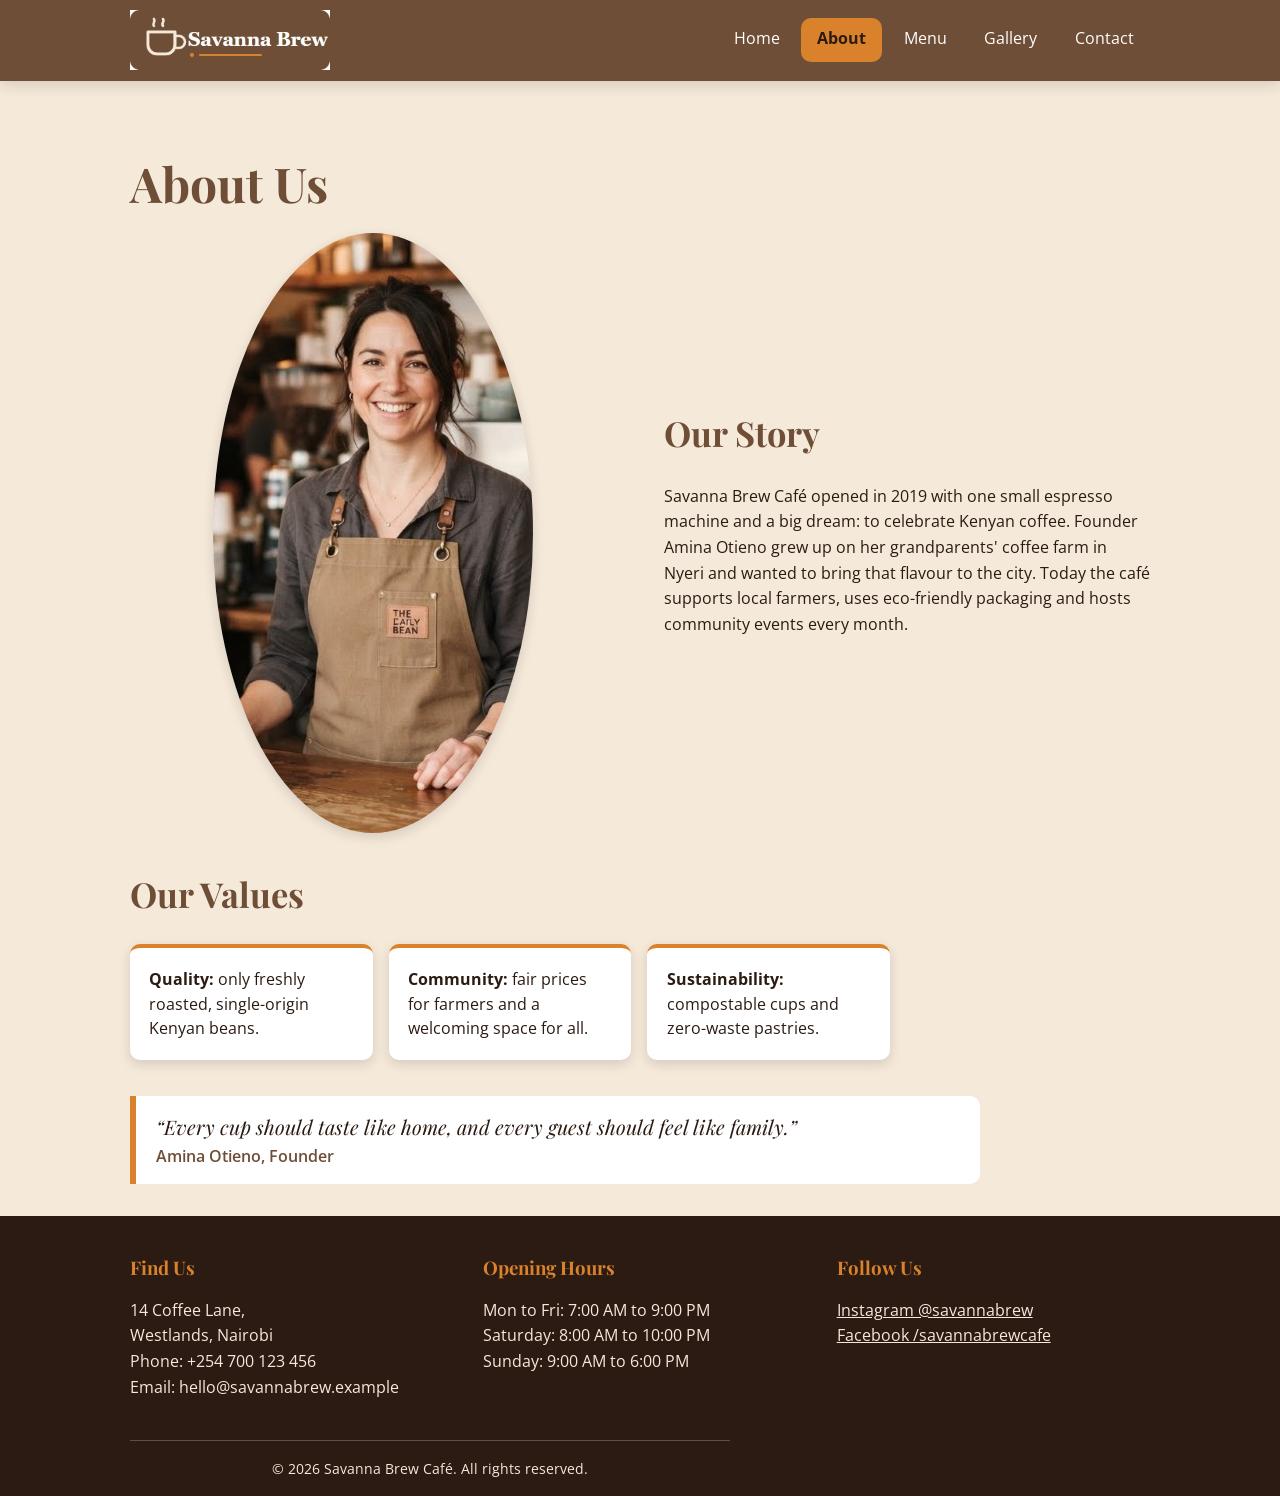
==== about.html @ 01d1c2fc "second commit" ====
<!DOCTYPE html>
<html lang="en">
<head>
  <meta charset="UTF-8">
  <meta name="viewport" content="width=device-width, initial-scale=1.0">
  <meta name="description" content="Savanna Brew Café - Kenyan coffee and fresh pastries in Westlands, Nairobi.">
  <title>About Us | Savanna Brew Café</title>
  <link rel="preconnect" href="https://fonts.googleapis.com">
  <link rel="preconnect" href="https://fonts.gstatic.com" crossorigin>
  <link href="https://fonts.googleapis.com/css2?family=Open+Sans:wght@400;600;700&family=Playfair+Display:wght@600;700&display=swap" rel="stylesheet">
  <link rel="stylesheet" href="css/style.css">
</head>
<body>

  <header class="site-header">
    <div class="container header-inner">
      <a class="logo" href="index.html">
        <img src="images/logo.png" alt="Savanna Brew Café logo" width="200" height="60">
      </a>
      <nav aria-label="Main navigation">
        <ul class="nav-list">
          <li><a href="index.html">Home</a></li>
          <li><a href="about.html" class="active" aria-current="page">About</a></li>
          <li><a href="menu.html">Menu</a></li>
          <li><a href="gallery.html">Gallery</a></li>
          <li><a href="contact.html">Contact</a></li>
        </ul>
      </nav>
    </div>
  </header>

  <main>
    <section class="section container about-intro">
      <h1>About Us</h1>
      <div class="two-col">
        <img class="owner-photo" src="images/about-owner.jpg" alt="Amina Otieno, the café owner, smiling behind the counter" width="600" height="600">
        <article>
          <h2>Our Story</h2>
          <p>Savanna Brew Café opened in 2019 with one small espresso machine and a big dream: to celebrate Kenyan coffee. Founder Amina Otieno grew up on her grandparents' coffee farm in Nyeri and wanted to bring that flavour to the city. Today the café supports local farmers, uses eco-friendly packaging and hosts community events every month.</p>
        </article>
      </div>
    </section>

    <section class="section container about-values">
      <h2>Our Values</h2>
      <ul class="values-list">
        <li><strong>Quality:</strong> only freshly roasted, single-origin Kenyan beans.</li>
        <li><strong>Community:</strong> fair prices for farmers and a welcoming space for all.</li>
        <li><strong>Sustainability:</strong> compostable cups and zero-waste pastries.</li>
      </ul>
    </section>

    <section class="section container owner-quote">
      <blockquote>
        &ldquo;Every cup should taste like home, and every guest should feel like family.&rdquo;
        <cite>Amina Otieno, Founder</cite>
      </blockquote>
    </section>
  </main>

  <footer class="site-footer">
    <div class="container">
      <div class="footer-cols">
        <section>
          <h3>Find Us</h3>
          <p>14 Coffee Lane,<br>Westlands, Nairobi<br>Phone: +254 700 123 456<br>Email: hello@savannabrew.example</p>
        </section>
        <section>
          <h3>Opening Hours</h3>
          <p>Mon to Fri: 7:00 AM to 9:00 PM<br>Saturday: 8:00 AM to 10:00 PM<br>Sunday: 9:00 AM to 6:00 PM</p>
        </section>
        <section>
          <h3>Follow Us</h3>
          <ul class="social-list">
            <li><a href="https://www.instagram.com/" target="_blank" rel="noopener noreferrer">Instagram @savannabrew</a></li>
            <li><a href="https://www.facebook.com/" target="_blank" rel="noopener noreferrer">Facebook /savannabrewcafe</a></li>
          </ul>
        </section>
      </div>
      <p class="copyright">&copy; 2026 Savanna Brew Café. All rights reserved.</p>
    </div>
  </footer>

</body>
</html>
---- css/style.css ----
/* =========================================================
   Savanna Brew Café - style.css
   Sections:
   1. Variables   2. Base   3. Layout helpers   4. Header & nav
   5. Buttons     6. Home   7. About            8. Menu tables
   9. Gallery    10. Contact form   11. Footer  12. Animation
   13. Responsive (768px and below)
   ========================================================= */

/* ---------- 1. VARIABLES (brand palette & fonts) ---------- */
:root {
  --primary: #6F4E37;     /* coffee brown */
  --secondary: #F5E9DA;   /* cream */
  --accent: #D9822B;      /* savanna orange */
  --dark: #2B1B12;        /* dark text */
  --white: #FFFFFF;
  --font-heading: "Playfair Display", Georgia, serif;
  --font-body: "Open Sans", Arial, sans-serif;
  --radius: 10px;
  --shadow: 0 4px 12px rgba(43, 27, 18, 0.15);
  --shadow-lg: 0 12px 24px rgba(43, 27, 18, 0.25);
}

/* ---------- 2. BASE ---------- */
*, *::before, *::after { box-sizing: border-box; }

body {
  margin: 0;
  font-family: var(--font-body);
  font-size: 1rem;            /* 16px */
  line-height: 1.6;
  color: var(--dark);
  background-color: var(--secondary);
}

img { max-width: 100%; display: block; }

h1, h2, h3 {
  font-family: var(--font-heading);
  color: var(--primary);
  line-height: 1.25;
}

a { color: var(--primary); transition: color 0.3s; }
a:hover, a:focus { color: var(--accent); text-decoration: underline; }
a:focus-visible { outline: 3px solid var(--accent); outline-offset: 3px; }

/* ---------- 3. LAYOUT HELPERS ---------- */
.container {
  width: min(1100px, 100%);
  margin-inline: auto;
  padding-inline: clamp(1rem, 4vw, 2.5rem);
}
.section { padding-block: clamp(2.25rem, 6vw, 4.5rem); }

/* ---------- 4. HEADER & NAVIGATION (Flexbox) ---------- */
.site-header { background-color: var(--primary); }

.header-inner {
  display: flex;
  justify-content: space-between;
  align-items: center;
  padding-block: 0.65rem;
  gap: clamp(0.75rem, 3vw, 2rem);
}

.logo img { width: 200px; height: 60px; object-fit: contain; }

.nav-list {
  display: flex;
  flex-wrap: wrap;
  gap: 0.5rem;
  list-style: none;
  margin: 0;
  padding: 0;
}

.nav-list a {
  display: block;
  padding: 0.5rem 1rem;
  color: var(--white);
  text-decoration: none;
  border-radius: var(--radius);
  transition: background-color 0.3s, color 0.3s;
}

.nav-list a:hover,
.nav-list a:focus {
  background-color: rgba(255, 255, 255, 0.2);
  color: var(--white);
}

/* current page highlight */
.nav-list a.active {
  background-color: var(--accent);
  color: var(--dark);
  font-weight: 700;
}

/* ---------- 5. BUTTONS ---------- */
.btn {
  display: inline-block;
  padding: 0.8rem 1.6rem;
  background-color: var(--accent);
  color: var(--dark);
  font-family: var(--font-body);
  font-size: 1rem;
  font-weight: 700;
  text-decoration: none;
  border: none;
  border-radius: var(--radius);
  cursor: pointer;
  transition: background-color 0.3s ease, color 0.3s ease, transform 0.3s ease, box-shadow 0.3s ease;
}

.btn:hover, .btn:focus {
  background-color: var(--primary);
  color: var(--white);
  transform: translateY(-2px);
  box-shadow: var(--shadow);
  text-decoration: none;
}

/* ---------- 6. HOME PAGE ---------- */
.hero {
  /* dark overlay + background image */
  background: linear-gradient(rgba(43, 27, 18, 0.35), rgba(43, 27, 18, 0.35)),
              url("../images/hero.jpg") center bottom / cover no-repeat;
  color: var(--white);
  text-align: center;
  padding: 6rem 1rem;
}

.hero h1 {
  color: var(--white);
  font-size: 3rem;
  margin: 0 0 0.5rem;
  animation: fadeIn 1.2s ease both;
}

.tagline {
  font-size: 1.25rem;
  margin-bottom: 1.5rem;
  animation: fadeIn 1.8s ease both;
}

/* three equal cards - Flexbox */
.cards {
  display: flex;
  gap: clamp(1rem, 3vw, 1.5rem);
}

.card {
  flex: 1;
  background-color: var(--white);
  border-radius: var(--radius);
  box-shadow: var(--shadow);
  overflow: hidden;
  transition: transform 0.3s ease, box-shadow 0.3s ease;
}

.card:hover { transform: translateY(-8px); box-shadow: var(--shadow-lg); }
.card img {
  width: 100%;
  height: 240px;
  object-fit: cover;
  background-color: var(--secondary);
}
.card-image-croissant {
  object-position: center 72%;
  filter: brightness(1.16) contrast(1.12) saturate(1.08);
}
.card-body { padding: 1rem 1.25rem 1.25rem; }
.card-body h3 { margin-top: 0; }
.card-price { font-weight: 700; color: var(--primary); margin-bottom: 0; }

.cta { background-color: var(--primary); color: var(--white); text-align: center; }
.cta h2 { color: var(--white); }

/* Keep the Home page sections visually connected. */
.section.home-welcome { padding-bottom: 1.25rem; }
.section.home-favourites { padding-top: 1.25rem; }

/* ---------- 7. ABOUT PAGE ---------- */
.two-col {
  display: grid;
  grid-template-columns: repeat(2, minmax(0, 1fr));
  gap: clamp(1.5rem, 5vw, 3rem);
  align-items: center;
}

.owner-photo {
  width: 100%;
  max-width: 320px;
  aspect-ratio: 1 / 1;
  object-fit: cover;
  border-radius: 50%;        /* rounded owner image */
  margin-inline: auto;
  box-shadow: var(--shadow);
}

.section.about-intro { padding-bottom: 1.25rem; }
.section.about-values { padding-top: 1.25rem; padding-bottom: 1.5rem; }

.values-list {
  display: grid;
  grid-template-columns: repeat(3, minmax(0, 1fr));
  gap: 1rem;
  list-style: none;
  margin: 0;
  padding: 0;
}

.values-list li {
  margin: 0;
  padding: 1.15rem 1.2rem;
  background-color: var(--white);
  border-top: 4px solid var(--accent);
  border-radius: var(--radius);
  box-shadow: var(--shadow);
  line-height: 1.55;
  transition: transform 0.3s ease, box-shadow 0.3s ease;
}

.values-list li:hover {
  transform: translateY(-4px);
  box-shadow: var(--shadow-lg);
}

blockquote {
  margin: 0;
  padding: 1rem 1.25rem;
  background-color: var(--white);
  border-left: 6px solid var(--accent);
  border-radius: 0 var(--radius) var(--radius) 0;
  font-family: var(--font-heading);
  font-size: 1.25rem;
  font-style: italic;
  line-height: 1.45;
}

.section.owner-quote { padding-top: 0.75rem; padding-bottom: 2rem; }

blockquote cite {
  display: block;
  margin-top: 0.25rem;
  font-family: var(--font-body);
  font-size: 1rem;
  font-style: normal;
  font-weight: 600;
  color: var(--primary);
}

/* ---------- 8. MENU TABLES ---------- */
.section.menu-intro { padding-bottom: 1rem; }
.section.menu-section { padding-block: 1.25rem; }

.table-wrapper { overflow-x: auto; }   /* scroll inside wrapper on small screens */

.menu-table {
  width: 100%;
  min-width: 480px;
  border-collapse: collapse;
  background-color: var(--white);
  box-shadow: var(--shadow);
}

.menu-table th,
.menu-table td {
  padding: 0.8rem 1rem;
  text-align: left;
  border-bottom: 1px solid rgba(111, 78, 55, 0.2);
}

.menu-table thead th { background-color: var(--primary); color: var(--white); }

/* zebra stripes + hover highlight */
.menu-table tbody tr:nth-child(even) { background-color: var(--secondary); }
.menu-table tbody tr { transition: background-color 0.25s ease; }
.menu-table tbody tr:hover { background-color: #EBD2B2; }

/* right-aligned price column */
.menu-table .price { text-align: right; }

/* ---------- 9. GALLERY (CSS Grid) ---------- */
.gallery-grid {
  display: grid;
  grid-template-columns: repeat(4, minmax(0, 1fr));
  gap: clamp(0.75rem, 2vw, 1rem);
  margin-top: 1.5rem;
}

.gallery-grid figure {
  margin: 0;
  overflow: hidden;
  background-color: var(--white);
  border-radius: var(--radius);
  box-shadow: var(--shadow);
}

.gallery-grid img {
  width: 100%;
  aspect-ratio: 4 / 3;
  object-fit: cover;                       /* no distortion */
  transition: transform 0.4s ease;
}

.gallery-grid figure:hover img { transform: scale(1.1); }

.gallery-grid figcaption {
  padding: 0.6rem 0.75rem;
  font-size: 0.95rem;
  text-align: center;
  background-color: var(--white);
  position: relative;
}

/* ---------- 10. CONTACT PAGE & FORM ---------- */
/* Form comes first in the HTML, so it also appears first on mobile */
.contact-layout {
  display: grid;
  grid-template-columns: minmax(0, 1.3fr) minmax(0, 1fr);
  gap: clamp(1.5rem, 5vw, 3rem);
  align-items: start;
}

.form-group { margin-bottom: 1.1rem; }

label { display: block; margin-bottom: 0.3rem; font-weight: 600; }

input, select, textarea {
  width: 100%;
  padding: 0.7rem;
  font-family: var(--font-body);
  font-size: 1rem;
  color: var(--dark);
  background-color: var(--white);
  border: 2px solid #CBB59C;
  border-radius: 8px;
  transition: border-color 0.3s, box-shadow 0.3s;
}

input:focus, select:focus, textarea:focus {
  outline: 3px solid var(--accent);        /* visible accent focus outline */
  outline-offset: 1px;
  border-color: var(--accent);
}

fieldset {
  margin: 0 0 1.1rem;
  padding: 0.8rem 1rem;
  border: 2px solid #CBB59C;
  border-radius: 8px;
}

legend { padding: 0 0.5rem; font-weight: 700; color: var(--primary); }

.radio-group label {
  display: inline-flex;
  align-items: center;
  gap: 0.4rem;
  margin: 0 1rem 0 0;
  font-weight: 400;
}

.radio-group input { width: auto; }

.contact-list { list-style: none; padding: 0; margin: 0 0 1.5rem; }
.contact-list li { margin-bottom: 0.5rem; }

/* ---------- 11. FOOTER ---------- */
.site-footer {
  background-color: var(--dark);
  color: var(--secondary);
  padding: 2.5rem 0 1rem;
}

.footer-cols {
  display: grid;
  grid-template-columns: repeat(3, minmax(0, 1fr));
  gap: clamp(1.25rem, 4vw, 2.5rem);
}
.site-footer h3 { margin-top: 0; color: var(--accent); }
.site-footer a { color: var(--secondary); }
.site-footer a:hover, .site-footer a:focus { color: var(--accent); }
.social-list { list-style: none; padding: 0; margin: 0; }

.copyright {
  margin: 1.5rem 0 0;
  padding-top: 1rem;
  text-align: center;
  font-size: 0.9rem;
  border-top: 1px solid rgba(245, 233, 218, 0.25);
}

/* ---------- 12. ANIMATION (bonus) ---------- */
@keyframes fadeIn {
  from { opacity: 0; transform: translateY(15px); }
  to   { opacity: 1; transform: translateY(0); }
}

/* ---------- 13. RESPONSIVE ---------- */
/* Tablet: gallery goes to 2 columns */
/* Compact layouts: keep controls easy to reach and content readable. */
@media (max-width: 992px) {
  .gallery-grid { grid-template-columns: repeat(2, minmax(0, 1fr)); }
}

@media (max-width: 768px) {
  .header-inner { flex-direction: column; }
  nav { width: 100%; }
  .nav-list { justify-content: center; gap: 0.2rem; }
  .two-col,
  .contact-layout { grid-template-columns: 1fr; }
  .footer-cols { grid-template-columns: repeat(2, minmax(0, 1fr)); }
}

/* ---------- Responsive polish ---------- */
html { scroll-behavior: smooth; }

body { overflow-x: hidden; }

.site-header {
  position: sticky;
  top: 0;
  z-index: 10;
  box-shadow: 0 3px 14px rgba(43, 27, 18, 0.16);
}

.header-inner { min-height: 76px; }
.nav-list { gap: 0.35rem; }
.nav-list a { white-space: nowrap; }

.hero {
  min-height: clamp(380px, 58vw, 620px);
  display: grid;
  place-items: center;
  padding: clamp(4rem, 10vw, 8rem) 1rem;
}

.hero-content {
  width: min(760px, 100%);
  padding: clamp(1.5rem, 5vw, 3rem);
  border: 1px solid rgba(255, 255, 255, 0.24);
  border-radius: 18px;
  background: rgba(43, 27, 18, 0.22);
  backdrop-filter: blur(3px);
}

.hero h1 { font-size: clamp(2.25rem, 6vw, 4.25rem); }
.tagline { font-size: clamp(1.05rem, 2.3vw, 1.4rem); }

.section { padding-block: clamp(2.25rem, 6vw, 4.5rem); }
.section h2 { margin-top: 0; }

.cards { align-items: stretch; }
.card { min-width: 0; }
.card:hover { transform: translateY(-8px); }
.card:focus-within { box-shadow: var(--shadow-lg); }

.cta { padding-block: clamp(2.5rem, 6vw, 4rem); }
.cta p { margin: 0 auto 1.5rem; max-width: 620px; }

.two-col { align-items: center; }
.owner-photo { width: min(100%, 380px); }

.contact-layout { gap: clamp(1.5rem, 4vw, 3rem); }

.gallery-grid figure { transition: box-shadow 0.3s ease, transform 0.3s ease; }
.gallery-grid figure:hover { box-shadow: var(--shadow-lg); }

@media (prefers-reduced-motion: reduce) {
  html { scroll-behavior: auto; }
  *, *::before, *::after {
    animation-duration: 0.01ms !important;
    animation-iteration-count: 1 !important;
    scroll-behavior: auto !important;
    transition-duration: 0.01ms !important;
  }
}

@media (max-width: 768px) {
  .site-header { position: static; }
  .header-inner { align-items: center; }
  .nav-list {
    flex-direction: column;
    flex-wrap: nowrap;
    align-items: center;
    justify-content: center;
    gap: 0.25rem;
  }
  .nav-list a { padding: 0.45rem 0.65rem; }
  .cards { flex-direction: column; }
  .card img { height: clamp(220px, 55vw, 300px); }
  .two-col { align-items: stretch; }
  .values-list { grid-template-columns: 1fr; }
  .section.menu-section { padding-block: 1rem; }
  .owner-photo { max-width: 320px; }
  .footer-cols { gap: 1.25rem; }
}

@media (max-width: 576px) {
  .gallery-grid { grid-template-columns: 1fr; }
  .container { padding-inline: 1rem; }
  .header-inner { padding-block: 0.6rem 0.85rem; }
  .logo img { width: auto; height: 42px; }
  .nav-list { gap: 0.1rem; }
  .nav-list a { padding: 0.4rem 0.45rem; font-size: 0.9rem; }
  .hero { min-height: 390px; }
  .hero-content { padding: 1.4rem 1rem; }
  .section { padding-block: 2.25rem; }
  .footer-cols { grid-template-columns: 1fr; gap: 0.75rem; }
}

/* ---------- Site-wide responsive finishing touches ---------- */
:root { color-scheme: light; }

h1 {
  font-size: clamp(2rem, 4vw, 3rem);
  margin: 0 0 1.25rem;
}

h2 { font-size: clamp(1.55rem, 3vw, 2.15rem); }
p { max-width: 75ch; }

main { min-height: 50vh; }

.nav-list a:focus-visible,
.btn:focus-visible,
.site-footer a:focus-visible {
  outline: 3px solid var(--accent);
  outline-offset: 3px;
}

.table-wrapper {
  max-width: 100%;
  overscroll-behavior-x: contain;
  scrollbar-width: thin;
  scrollbar-color: var(--primary) var(--secondary);
}

.menu-table { table-layout: auto; }
.menu-table th, .menu-table td { overflow-wrap: anywhere; }

input, select, textarea, button { max-width: 100%; }
textarea { resize: vertical; }

button,
.btn,
.nav-list a { min-height: 44px; }

.radio-group {
  display: flex;
  flex-wrap: wrap;
  gap: 0.5rem 1rem;
}

.radio-group label { margin-right: 0; }

.values-list { max-width: 760px; }
blockquote { max-width: 850px; }

.site-footer { overflow-wrap: anywhere; }

@media (max-width: 768px) {
  .contact-layout > * { min-width: 0; }
}

@media (max-width: 576px) {
  .footer-cols { grid-template-columns: 1fr; }
  .menu-table { min-width: 480px; }
  .hero-content { backdrop-filter: none; }
  .btn { min-height: 46px; }
}
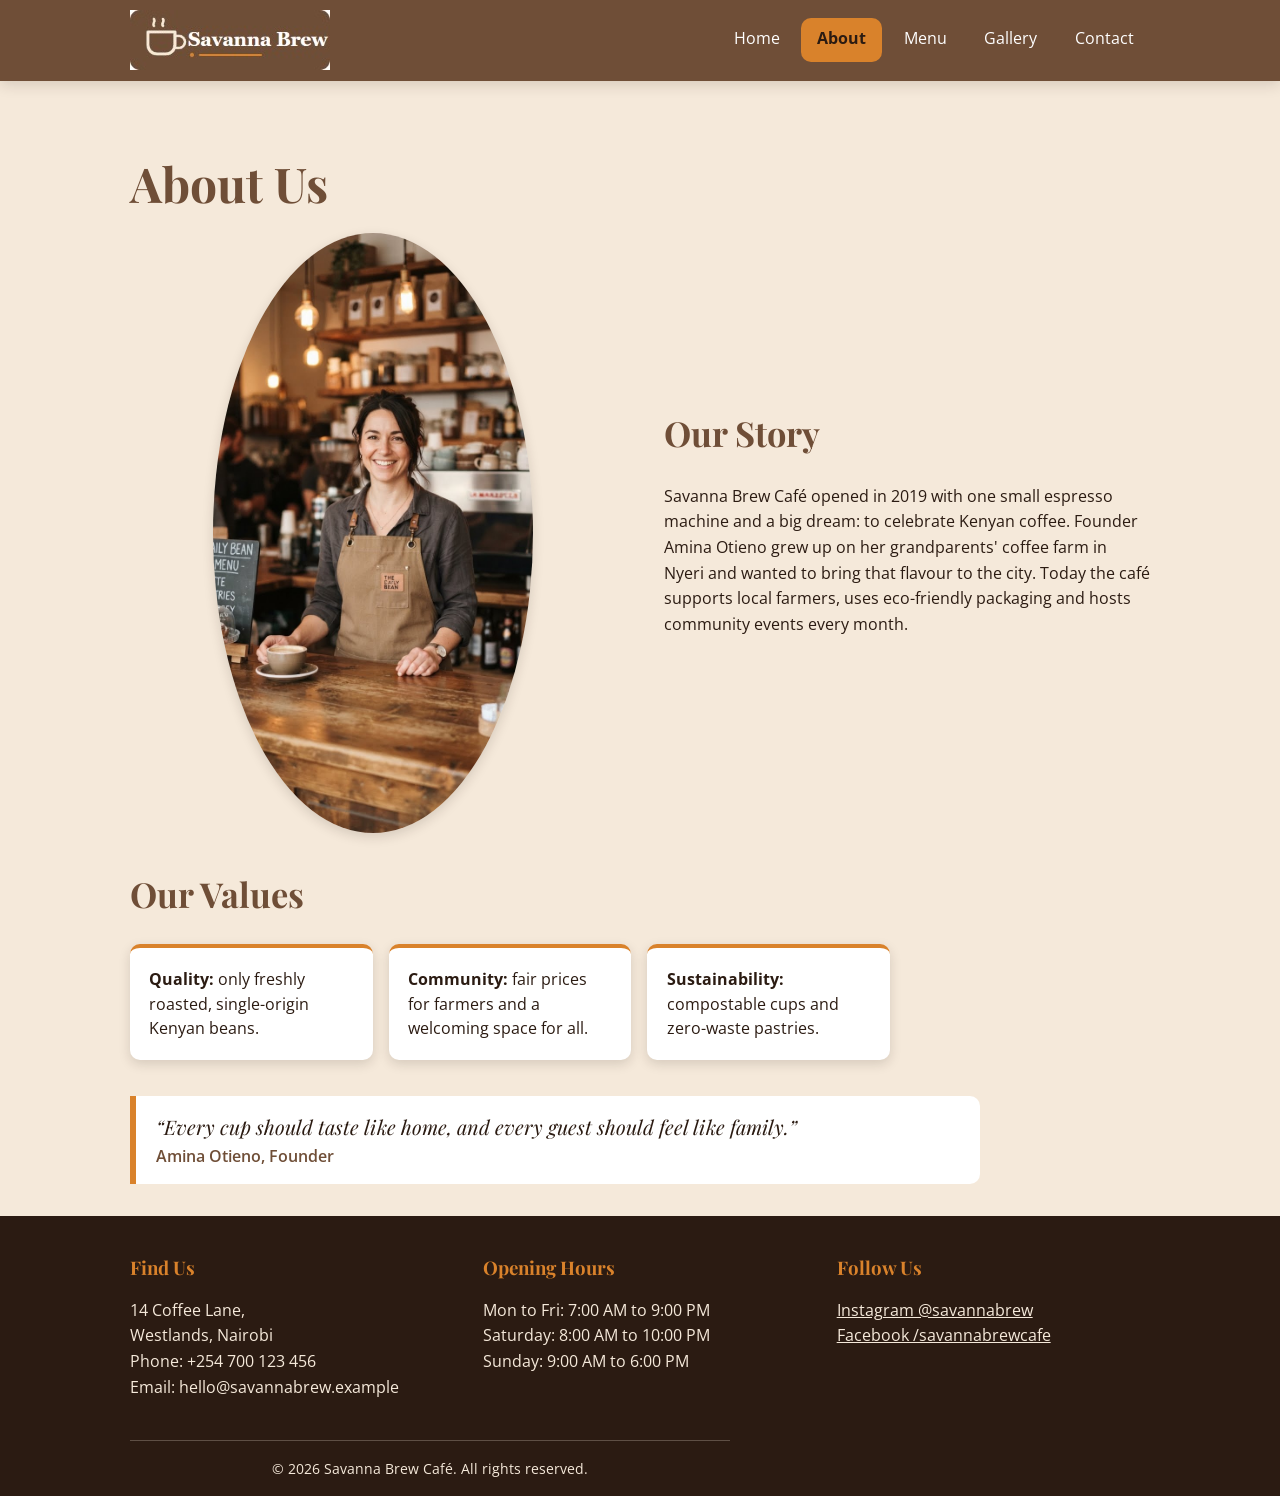
==== commit 12e63d0f: "fifth commit" ====
--- a/about.html
+++ b/about.html
@@ -9,6 +9,7 @@
   <link rel="preconnect" href="https://fonts.gstatic.com" crossorigin>
   <link href="https://fonts.googleapis.com/css2?family=Open+Sans:wght@400;600;700&family=Playfair+Display:wght@600;700&display=swap" rel="stylesheet">
   <link rel="stylesheet" href="css/style.css">
+  <link rel="icon" type="image/png" href="images/logo.png">
 </head>
 <body>
 
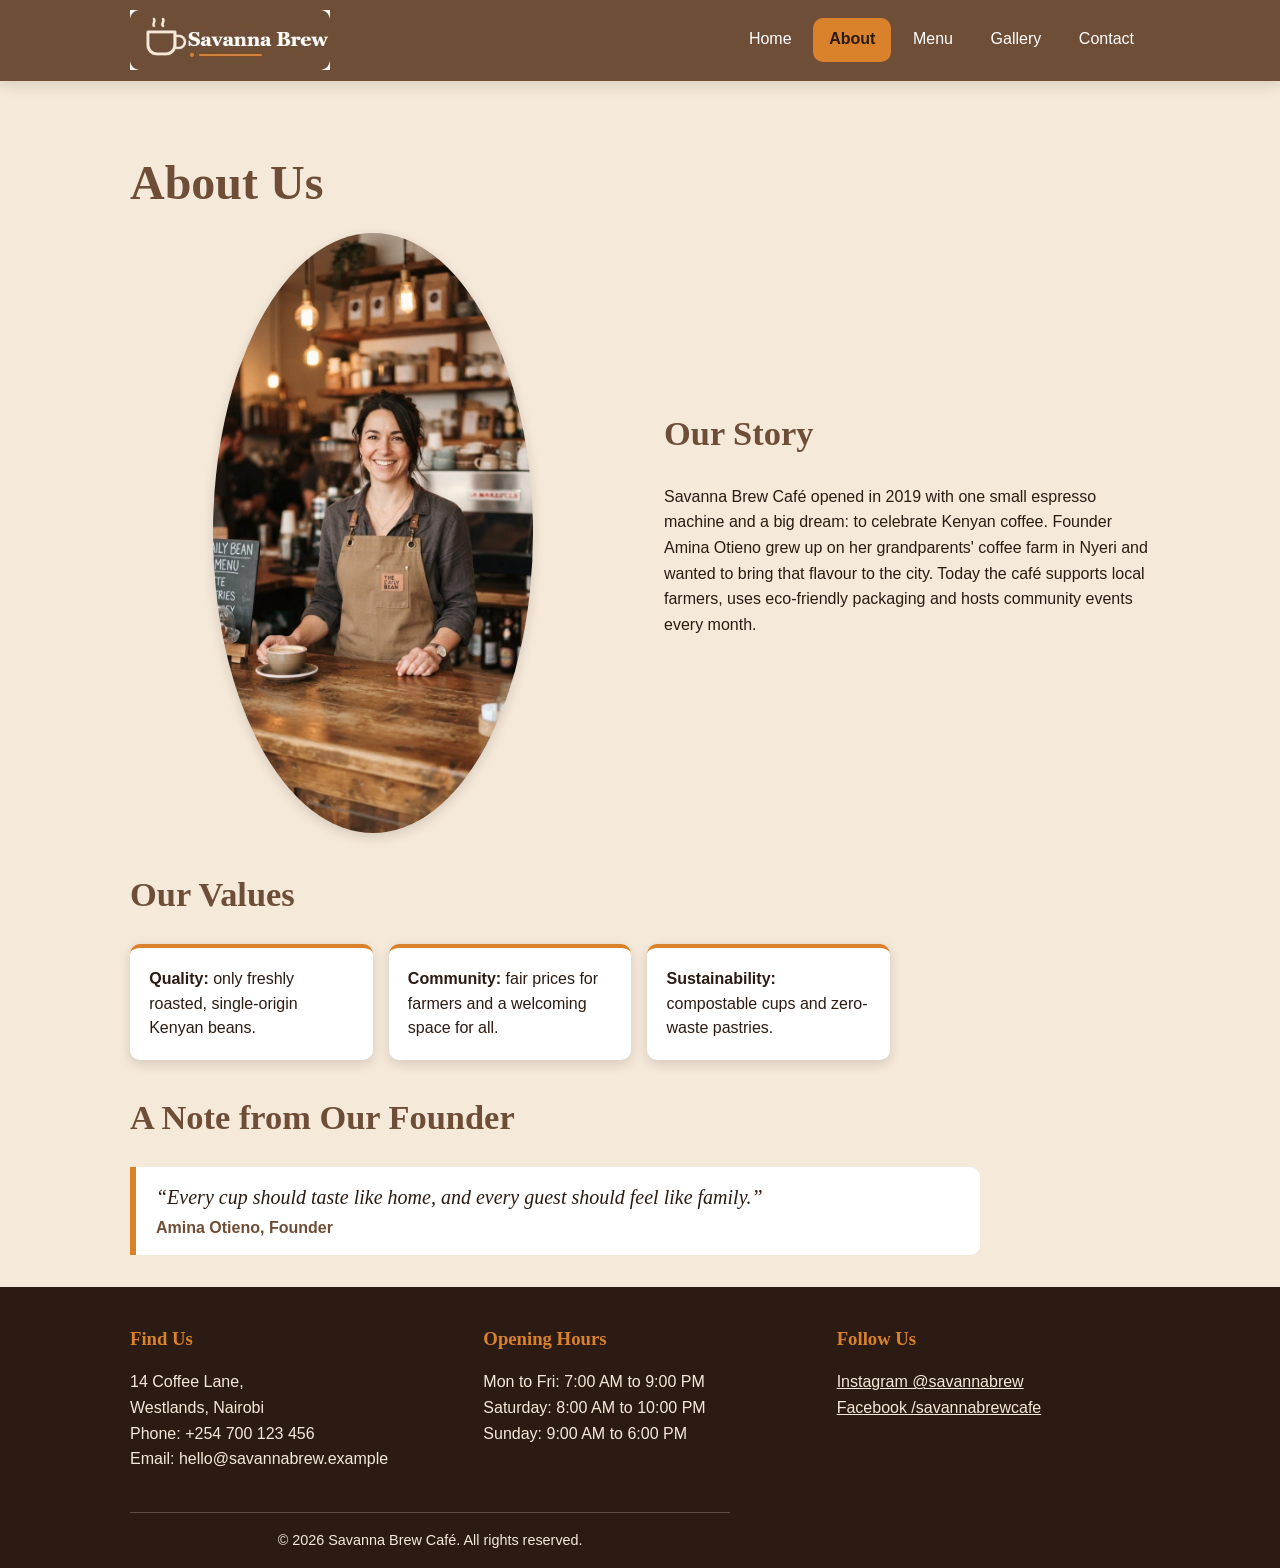
==== commit 48baa57b: "commit" ====
--- a/about.html
+++ b/about.html
@@ -5,9 +5,6 @@
   <meta name="viewport" content="width=device-width, initial-scale=1.0">
   <meta name="description" content="Savanna Brew Café - Kenyan coffee and fresh pastries in Westlands, Nairobi.">
   <title>About Us | Savanna Brew Café</title>
-  <link rel="preconnect" href="https://fonts.googleapis.com">
-  <link rel="preconnect" href="https://fonts.gstatic.com" crossorigin>
-  <link href="https://fonts.googleapis.com/css2?family=Open+Sans:wght@400;600;700&family=Playfair+Display:wght@600;700&display=swap" rel="stylesheet">
   <link rel="stylesheet" href="css/style.css">
   <link rel="icon" type="image/png" href="images/logo.png">
 </head>
@@ -34,7 +31,7 @@
     <section class="section container about-intro">
       <h1>About Us</h1>
       <div class="two-col">
-        <img class="owner-photo" src="images/about-owner.jpg" alt="Amina Otieno, the café owner, smiling behind the counter" width="600" height="600">
+        <img class="owner-photo" src="images/optimized/about-owner.jpg" alt="Amina Otieno, the café owner, smiling behind the counter" width="600" height="600" loading="lazy" decoding="async">
         <article>
           <h2>Our Story</h2>
           <p>Savanna Brew Café opened in 2019 with one small espresso machine and a big dream: to celebrate Kenyan coffee. Founder Amina Otieno grew up on her grandparents' coffee farm in Nyeri and wanted to bring that flavour to the city. Today the café supports local farmers, uses eco-friendly packaging and hosts community events every month.</p>
@@ -52,6 +49,7 @@
     </section>
 
     <section class="section container owner-quote">
+      <h2>A Note from Our Founder</h2>
       <blockquote>
         &ldquo;Every cup should taste like home, and every guest should feel like family.&rdquo;
         <cite>Amina Otieno, Founder</cite>
--- a/css/style.css
+++ b/css/style.css
@@ -125,7 +125,7 @@
 .hero {
   /* dark overlay + background image */
   background: linear-gradient(rgba(43, 27, 18, 0.35), rgba(43, 27, 18, 0.35)),
-              url("../images/hero.jpg") center bottom / cover no-repeat;
+              url("../images/optimized/hero.jpg") center bottom / cover no-repeat;
   color: var(--white);
   text-align: center;
   padding: 6rem 1rem;
@@ -380,7 +380,7 @@
   grid-template-columns: repeat(3, minmax(0, 1fr));
   gap: clamp(1.25rem, 4vw, 2.5rem);
 }
-.site-footer h3 { margin-top: 0; color: var(--accent); }
+.site-footer h2, .site-footer h3 { margin-top: 0; color: var(--accent); }
 .site-footer a { color: var(--secondary); }
 .site-footer a:hover, .site-footer a:focus { color: var(--accent); }
 .social-list { list-style: none; padding: 0; margin: 0; }
